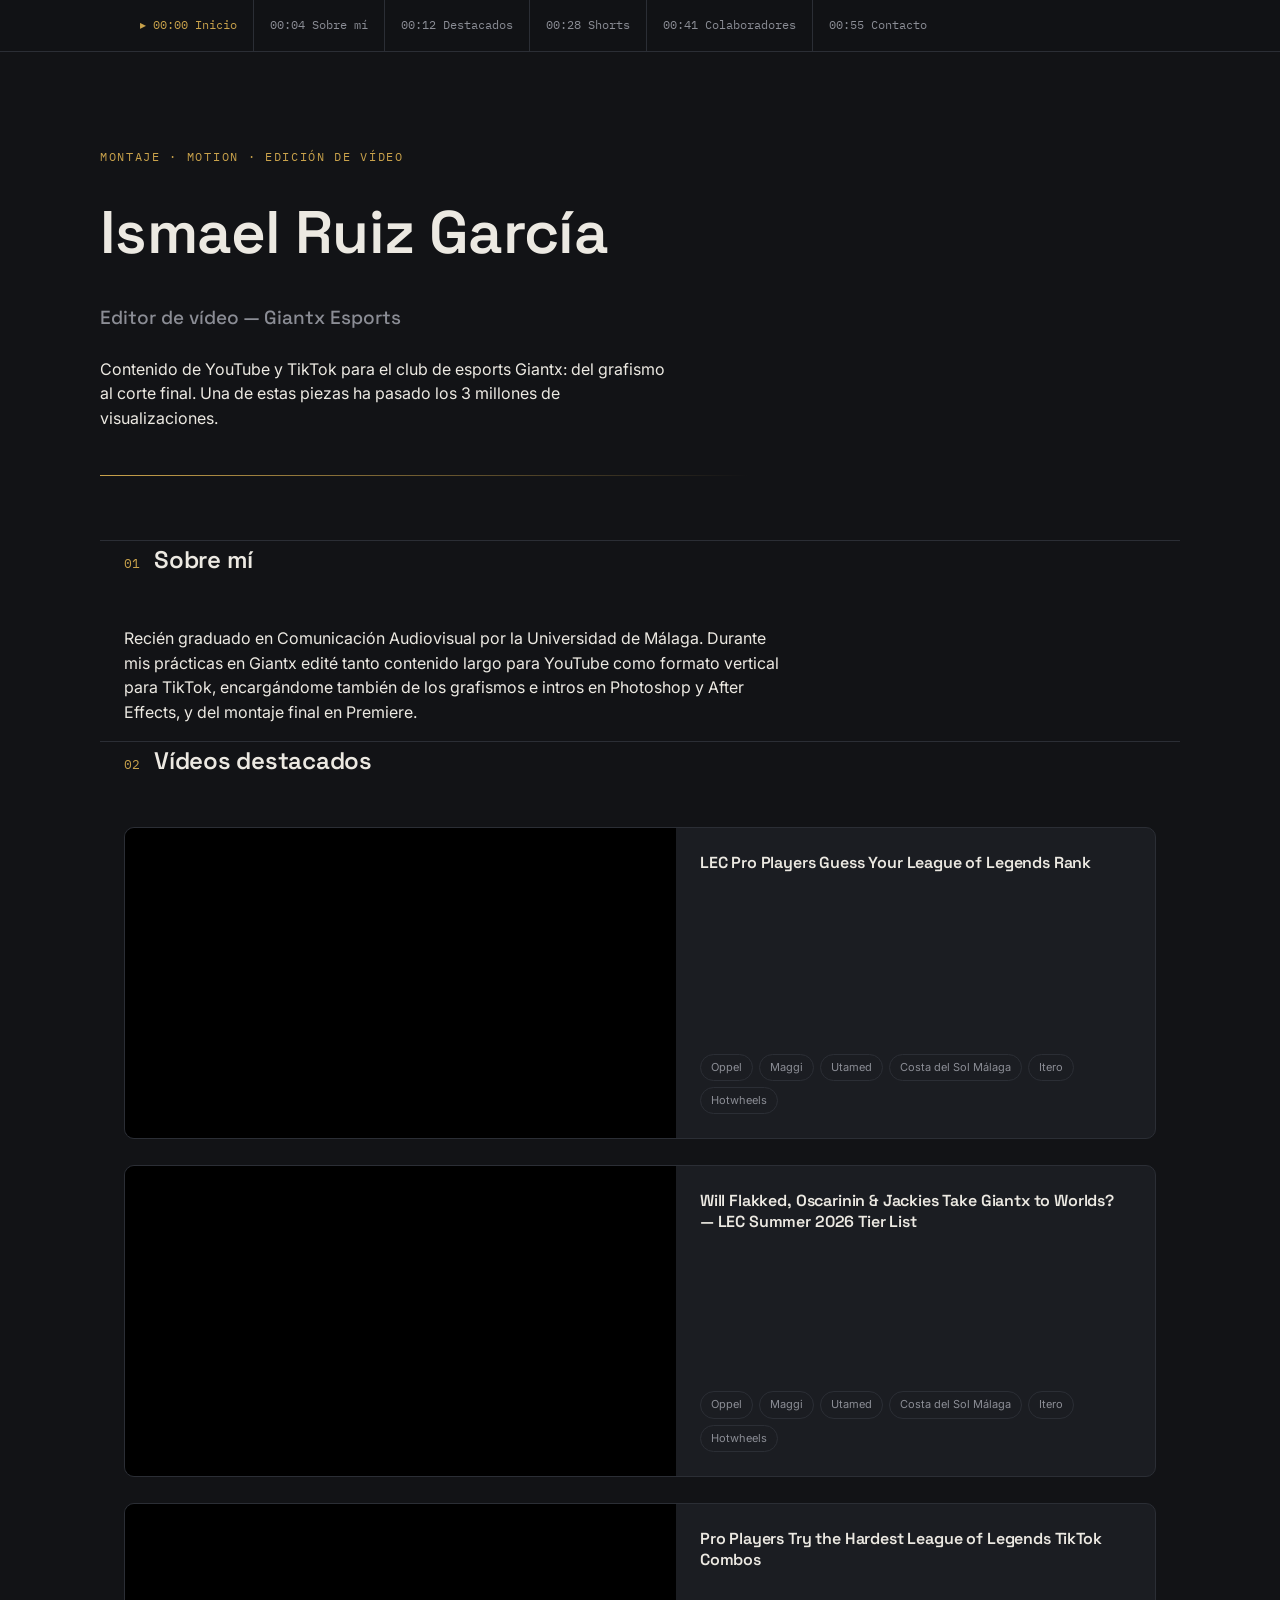
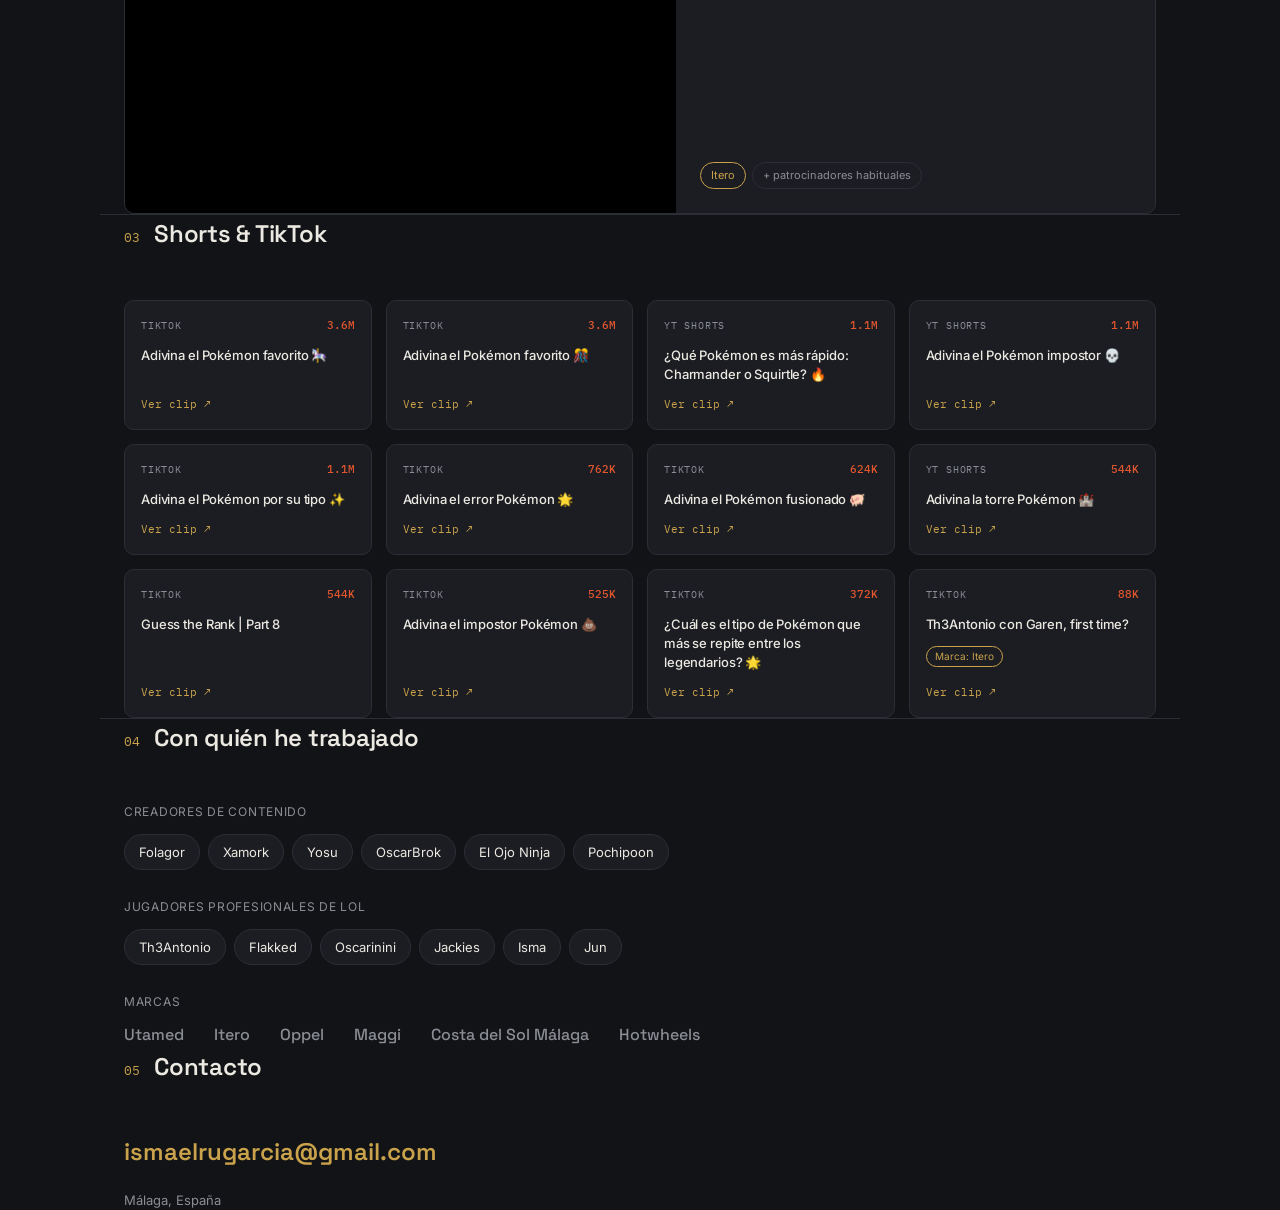
==== index.html @ 6323aaa6 "Add files via upload" ====
<!DOCTYPE html>
<html lang="es">
<head>
<meta charset="UTF-8">
<meta name="viewport" content="width=device-width, initial-scale=1.0">
<title>Ismael Ruiz García — Editor de vídeo</title>
<meta name="description" content="Portfolio de edición de vídeo de Ismael Ruiz García — contenido esports para Giantx en YouTube y TikTok.">
<link rel="preconnect" href="https://fonts.googleapis.com">
<link rel="preconnect" href="https://fonts.gstatic.com" crossorigin>
<link href="https://fonts.googleapis.com/css2?family=Space+Grotesk:wght@500;600;700&family=Inter:wght@400;500;600&family=IBM+Plex+Mono:wght@400;500&display=swap" rel="stylesheet">
<style>
  :root{
    --bg:#121316;
    --surface:#1b1d22;
    --line:#2b2e35;
    --text:#ece9e2;
    --text-dim:#8b8d95;
    --accent:#c9a24b;
    --accent-red:#e4572e;
    --radius:10px;
  }
  *{box-sizing:border-box;}
  html{scroll-behavior:smooth;}
  @media (prefers-reduced-motion: reduce){ html{scroll-behavior:auto;} *{animation:none !important; transition:none !important;} }

  body{margin:0; background:var(--bg); color:var(--text); font-family:'Inter', system-ui, sans-serif; line-height:1.55; -webkit-font-smoothing:antialiased;}
  h1,h2,h3,h4{font-family:'Space Grotesk', system-ui, sans-serif; margin:0 0 .4em; letter-spacing:-0.01em; font-weight:600;}
  .mono{font-family:'IBM Plex Mono', ui-monospace, SFMono-Regular, Menlo, monospace;}
  a{color:inherit;}
  :focus-visible{outline:2px solid var(--accent); outline-offset:3px;}
  ::selection{background:var(--accent); color:#121316;}

  .wrap{max-width:1080px; margin:0 auto; padding:0 24px;}

  .scrubber{position:sticky; top:0; z-index:10; background:rgba(18,19,22,.88); backdrop-filter:blur(8px); border-bottom:1px solid var(--line);}
  .scrubber .track{display:flex; align-items:center; gap:0; overflow-x:auto; scrollbar-width:none;}
  .scrubber .track::-webkit-scrollbar{display:none;}
  .scrubber a{font-size:12px; white-space:nowrap; color:var(--text-dim); text-decoration:none; padding:16px 16px; border-left:1px solid var(--line); transition:color .15s;}
  .scrubber a:first-child{border-left:none;}
  .scrubber a:hover{color:var(--text);}
  .scrubber a.active{color:var(--accent);}
  .scrubber a.active::before{content:'▸ '; }

  header.hero{padding:96px 0 64px; border-bottom:1px solid var(--line); position:relative;}
  .eyebrow{font-size:12px; letter-spacing:.14em; text-transform:uppercase; color:var(--accent); margin-bottom:20px;}
  h1{font-size:clamp(36px,6vw,60px);}
  .role{color:var(--text-dim); font-size:19px; margin-bottom:24px; font-family:'Space Grotesk'; font-weight:500;}
  .lede{max-width:580px; color:var(--text); font-size:16px;}
  .rule{height:1px; background:linear-gradient(90deg, var(--accent), transparent 60%); margin-top:44px;}

  section{padding:68px 0; border-bottom:1px solid var(--line);}
  section:last-of-type{border-bottom:none;}
  .kicker{display:flex; align-items:baseline; gap:14px; margin-bottom:38px;}
  .kicker .idx{color:var(--accent); font-size:13px;}
  .kicker h2{font-size:24px;}

  .about p{max-width:660px; color:var(--text); font-size:16px;}

  .featured-grid{display:grid; gap:26px;}
  .feature-card{background:var(--surface); border:1px solid var(--line); border-radius:var(--radius); overflow:hidden; display:grid; grid-template-columns:1fr;}
  @media(min-width:760px){ .feature-card{grid-template-columns:1.15fr 1fr;} }
  .feature-card .embed{position:relative; aspect-ratio:16/9; background:#000;}
  .feature-card .embed iframe{position:absolute; inset:0; width:100%; height:100%; border:0;}
  .feature-card .info{padding:24px; display:flex; flex-direction:column;}
  .feature-card h3{font-size:16px; margin-bottom:14px; line-height:1.35;}
  .chip-row{display:flex; flex-wrap:wrap; gap:6px; margin-top:auto;}
  .chip{font-size:11px; padding:4px 10px; border:1px solid var(--line); border-radius:100px; color:var(--text-dim);}
  .chip.main{color:var(--accent); border-color:var(--accent);}

  .shorts-grid{display:grid; grid-template-columns:repeat(auto-fill,minmax(230px,1fr)); gap:14px;}
  .short-card{background:var(--surface); border:1px solid var(--line); border-radius:var(--radius); padding:16px; display:flex; flex-direction:column; gap:12px; text-decoration:none; transition:border-color .15s, transform .15s;}
  .short-card:hover{border-color:var(--accent); transform:translateY(-2px);}
  .short-top{display:flex; justify-content:space-between; align-items:center;}
  .platform{font-size:10px; text-transform:uppercase; letter-spacing:.08em; color:var(--text-dim);}
  .views{font-size:11px; color:var(--accent-red); font-weight:500;}
  .short-card h4{font-size:13px; font-weight:500; margin:0; color:var(--text); line-height:1.45; font-family:'Inter';}
  .short-tag{align-self:flex-start; font-size:10px; color:var(--accent); border:1px solid var(--accent); border-radius:100px; padding:2px 8px;}
  .short-link{margin-top:auto; font-size:11px; color:var(--accent);}

  .tag-group{margin-bottom:28px;}
  .tag-group:last-child{margin-bottom:0;}
  .tag-group .label{font-size:12px; color:var(--text-dim); margin-bottom:12px; text-transform:uppercase; letter-spacing:.06em;}
  .tags{display:flex; flex-wrap:wrap; gap:8px;}
  .tag{font-size:13px; padding:7px 14px; background:var(--surface); border:1px solid var(--line); border-radius:100px;}

  .brands{display:flex; flex-wrap:wrap; gap:12px 30px;}
  .brands span{font-family:'Space Grotesk'; font-size:16px; color:var(--text-dim); font-weight:500;}

  footer{padding:64px 0 90px;}
  footer a.email{font-family:'Space Grotesk'; font-size:24px; color:var(--accent); text-decoration:none; font-weight:600;}
  footer .fine{color:var(--text-dim); font-size:13px; margin-top:20px;}
</style>
</head>
<body>

<nav class="scrubber"><div class="track mono wrap">
  <a href="#inicio">00:00 Inicio</a>
  <a href="#sobre-mi">00:04 Sobre mí</a>
  <a href="#destacados">00:12 Destacados</a>
  <a href="#shorts">00:28 Shorts</a>
  <a href="#colaboradores">00:41 Colaboradores</a>
  <a href="#contacto">00:55 Contacto</a>
</div></nav>

<header class="hero wrap" id="inicio">
  <div class="eyebrow mono">Montaje · Motion · Edición de vídeo</div>
  <h1>Ismael Ruiz García</h1>
  <div class="role">Editor de vídeo — Giantx Esports</div>
  <p class="lede">Contenido de YouTube y TikTok para el club de esports Giantx: del grafismo al corte final. Una de estas piezas ha pasado los 3 millones de visualizaciones.</p>
  <div class="rule"></div>
</header>

<section class="about wrap" id="sobre-mi">
  <div class="kicker"><span class="mono idx">01</span><h2>Sobre mí</h2></div>
  <p>Recién graduado en Comunicación Audiovisual por la Universidad de Málaga. Durante mis prácticas en Giantx edité tanto contenido largo para YouTube como formato vertical para TikTok, encargándome también de los grafismos e intros en Photoshop y After Effects, y del montaje final en Premiere.</p>
</section>

<section class="wrap" id="destacados">
  <div class="kicker"><span class="mono idx">02</span><h2>Vídeos destacados</h2></div>
  <div class="featured-grid">

    <article class="feature-card">
      <div class="embed"><iframe src="https://www.youtube.com/embed/CvJM4nI730c" title="LEC Pro Players Guess Your League of Legends Rank" allowfullscreen loading="lazy"></iframe></div>
      <div class="info">
        <h3>LEC Pro Players Guess Your League of Legends Rank</h3>
        <div class="chip-row">
          <span class="chip">Oppel</span><span class="chip">Maggi</span><span class="chip">Utamed</span><span class="chip">Costa del Sol Málaga</span><span class="chip">Itero</span><span class="chip">Hotwheels</span>
        </div>
      </div>
    </article>

    <article class="feature-card">
      <div class="embed"><iframe src="https://www.youtube.com/embed/H2o7BlmAhLQ" title="Will Flakked, Oscarinin & Jackies take Giantx to Worlds?" allowfullscreen loading="lazy"></iframe></div>
      <div class="info">
        <h3>Will Flakked, Oscarinin &amp; Jackies Take Giantx to Worlds? — LEC Summer 2026 Tier List</h3>
        <div class="chip-row">
          <span class="chip">Oppel</span><span class="chip">Maggi</span><span class="chip">Utamed</span><span class="chip">Costa del Sol Málaga</span><span class="chip">Itero</span><span class="chip">Hotwheels</span>
        </div>
      </div>
    </article>

    <article class="feature-card">
      <div class="embed"><iframe src="https://www.youtube.com/embed/bHtNO31n9Vk" title="Pro Players Try the Hardest League of Legends TikTok Combos" allowfullscreen loading="lazy"></iframe></div>
      <div class="info">
        <h3>Pro Players Try the Hardest League of Legends TikTok Combos</h3>
        <div class="chip-row"><span class="chip main">Itero</span><span class="chip">+ patrocinadores habituales</span></div>
      </div>
    </article>

  </div>
</section>

<section class="wrap" id="shorts">
  <div class="kicker"><span class="mono idx">03</span><h2>Shorts &amp; TikTok</h2></div>
  <div class="shorts-grid">

    <a class="short-card" href="https://www.tiktok.com/@giantxes/video/7656111890896145667?lang=es" target="_blank" rel="noopener">
      <div class="short-top"><span class="platform mono">TikTok</span><span class="views mono">3.6M</span></div>
      <h4>Adivina el Pokémon favorito 🎠</h4>
      <span class="short-link mono">Ver clip ↗</span>
    </a>

    <a class="short-card" href="https://www.tiktok.com/@giantxes/video/7653889803490069783?lang=es" target="_blank" rel="noopener">
      <div class="short-top"><span class="platform mono">TikTok</span><span class="views mono">3.6M</span></div>
      <h4>Adivina el Pokémon favorito 🎊</h4>
      <span class="short-link mono">Ver clip ↗</span>
    </a>

    <a class="short-card" href="https://www.youtube.com/shorts/FUOE5brqlLI" target="_blank" rel="noopener">
      <div class="short-top"><span class="platform mono">YT Shorts</span><span class="views mono">1.1M</span></div>
      <h4>¿Qué Pokémon es más rápido: Charmander o Squirtle? 🔥</h4>
      <span class="short-link mono">Ver clip ↗</span>
    </a>

    <a class="short-card" href="https://www.youtube.com/shorts/HyiCGyj5WbQ" target="_blank" rel="noopener">
      <div class="short-top"><span class="platform mono">YT Shorts</span><span class="views mono">1.1M</span></div>
      <h4>Adivina el Pokémon impostor 💀</h4>
      <span class="short-link mono">Ver clip ↗</span>
    </a>

    <a class="short-card" href="https://www.tiktok.com/@giantxes/video/7649428434011065622?lang=es" target="_blank" rel="noopener">
      <div class="short-top"><span class="platform mono">TikTok</span><span class="views mono">1.1M</span></div>
      <h4>Adivina el Pokémon por su tipo ✨️</h4>
      <span class="short-link mono">Ver clip ↗</span>
    </a>

    <a class="short-card" href="https://www.tiktok.com/@giantxes/video/7647194400560303382?lang=es" target="_blank" rel="noopener">
      <div class="short-top"><span class="platform mono">TikTok</span><span class="views mono">762K</span></div>
      <h4>Adivina el error Pokémon 🌟</h4>
      <span class="short-link mono">Ver clip ↗</span>
    </a>

    <a class="short-card" href="https://www.tiktok.com/@giantxes/video/7641246221037800726?lang=es" target="_blank" rel="noopener">
      <div class="short-top"><span class="platform mono">TikTok</span><span class="views mono">624K</span></div>
      <h4>Adivina el Pokémon fusionado 🐖</h4>
      <span class="short-link mono">Ver clip ↗</span>
    </a>

    <a class="short-card" href="https://www.youtube.com/shorts/RfSWuwTfBr8" target="_blank" rel="noopener">
      <div class="short-top"><span class="platform mono">YT Shorts</span><span class="views mono">544K</span></div>
      <h4>Adivina la torre Pokémon 🏰</h4>
      <span class="short-link mono">Ver clip ↗</span>
    </a>

    <a class="short-card" href="https://www.tiktok.com/@giantxleague/video/7639755588884319520?lang=es" target="_blank" rel="noopener">
      <div class="short-top"><span class="platform mono">TikTok</span><span class="views mono">544K</span></div>
      <h4>Guess the Rank | Part 8</h4>
      <span class="short-link mono">Ver clip ↗</span>
    </a>

    <a class="short-card" href="https://www.tiktok.com/@giantxes/video/7651277490605870358?lang=es" target="_blank" rel="noopener">
      <div class="short-top"><span class="platform mono">TikTok</span><span class="views mono">525K</span></div>
      <h4>Adivina el impostor Pokémon 💩</h4>
      <span class="short-link mono">Ver clip ↗</span>
    </a>

    <a class="short-card" href="https://www.tiktok.com/@giantxes/video/7643503561778810134?lang=es" target="_blank" rel="noopener">
      <div class="short-top"><span class="platform mono">TikTok</span><span class="views mono">372K</span></div>
      <h4>¿Cuál es el tipo de Pokémon que más se repite entre los legendarios? 🌟</h4>
      <span class="short-link mono">Ver clip ↗</span>
    </a>

    <a class="short-card" href="https://www.tiktok.com/@giantx_itero/video/7670849044511460641" target="_blank" rel="noopener">
      <div class="short-top"><span class="platform mono">TikTok</span><span class="views mono">88K</span></div>
      <h4>Th3Antonio con Garen, first time?</h4>
      <span class="short-tag">Marca: Itero</span>
      <span class="short-link mono">Ver clip ↗</span>
    </a>

  </div>
</section>

<section class="wrap" id="colaboradores">
  <div class="kicker"><span class="mono idx">04</span><h2>Con quién he trabajado</h2></div>

  <div class="tag-group">
    <div class="label">Creadores de contenido</div>
    <div class="tags">
      <span class="tag">Folagor</span><span class="tag">Xamork</span><span class="tag">Yosu</span><span class="tag">OscarBrok</span><span class="tag">El Ojo Ninja</span><span class="tag">Pochipoon</span>
    </div>
  </div>

  <div class="tag-group">
    <div class="label">Jugadores profesionales de LoL</div>
    <div class="tags">
      <span class="tag">Th3Antonio</span><span class="tag">Flakked</span><span class="tag">Oscarinini</span><span class="tag">Jackies</span><span class="tag">Isma</span><span class="tag">Jun</span>
    </div>
  </div>

  <div class="tag-group">
    <div class="label">Marcas</div>
    <div class="brands">
      <span>Utamed</span><span>Itero</span><span>Oppel</span><span>Maggi</span><span>Costa del Sol Málaga</span><span>Hotwheels</span>
    </div>
  </div>
</section>

<footer class="wrap" id="contacto">
  <div class="kicker"><span class="mono idx">05</span><h2>Contacto</h2></div>
  <a class="email" href="mailto:ismaelrugarcia@gmail.com">ismaelrugarcia@gmail.com</a>
  <div class="fine">Málaga, España</div>
</footer>

<script>
  var links = Array.prototype.slice.call(document.querySelectorAll('.scrubber a'));
  var sections = links.map(function(a){ return document.querySelector(a.getAttribute('href')); });
  if ('IntersectionObserver' in window) {
    var io = new IntersectionObserver(function(entries){
      entries.forEach(function(entry){
        if (entry.isIntersecting) {
          links.forEach(function(l){ l.classList.remove('active'); });
          var active = document.querySelector('.scrubber a[href="#' + entry.target.id + '"]');
          if (active) active.classList.add('active');
        }
      });
    }, { rootMargin: '-40% 0px -55% 0px' });
    sections.forEach(function(s){ if (s) io.observe(s); });
  }
</script>

</body>
</html>
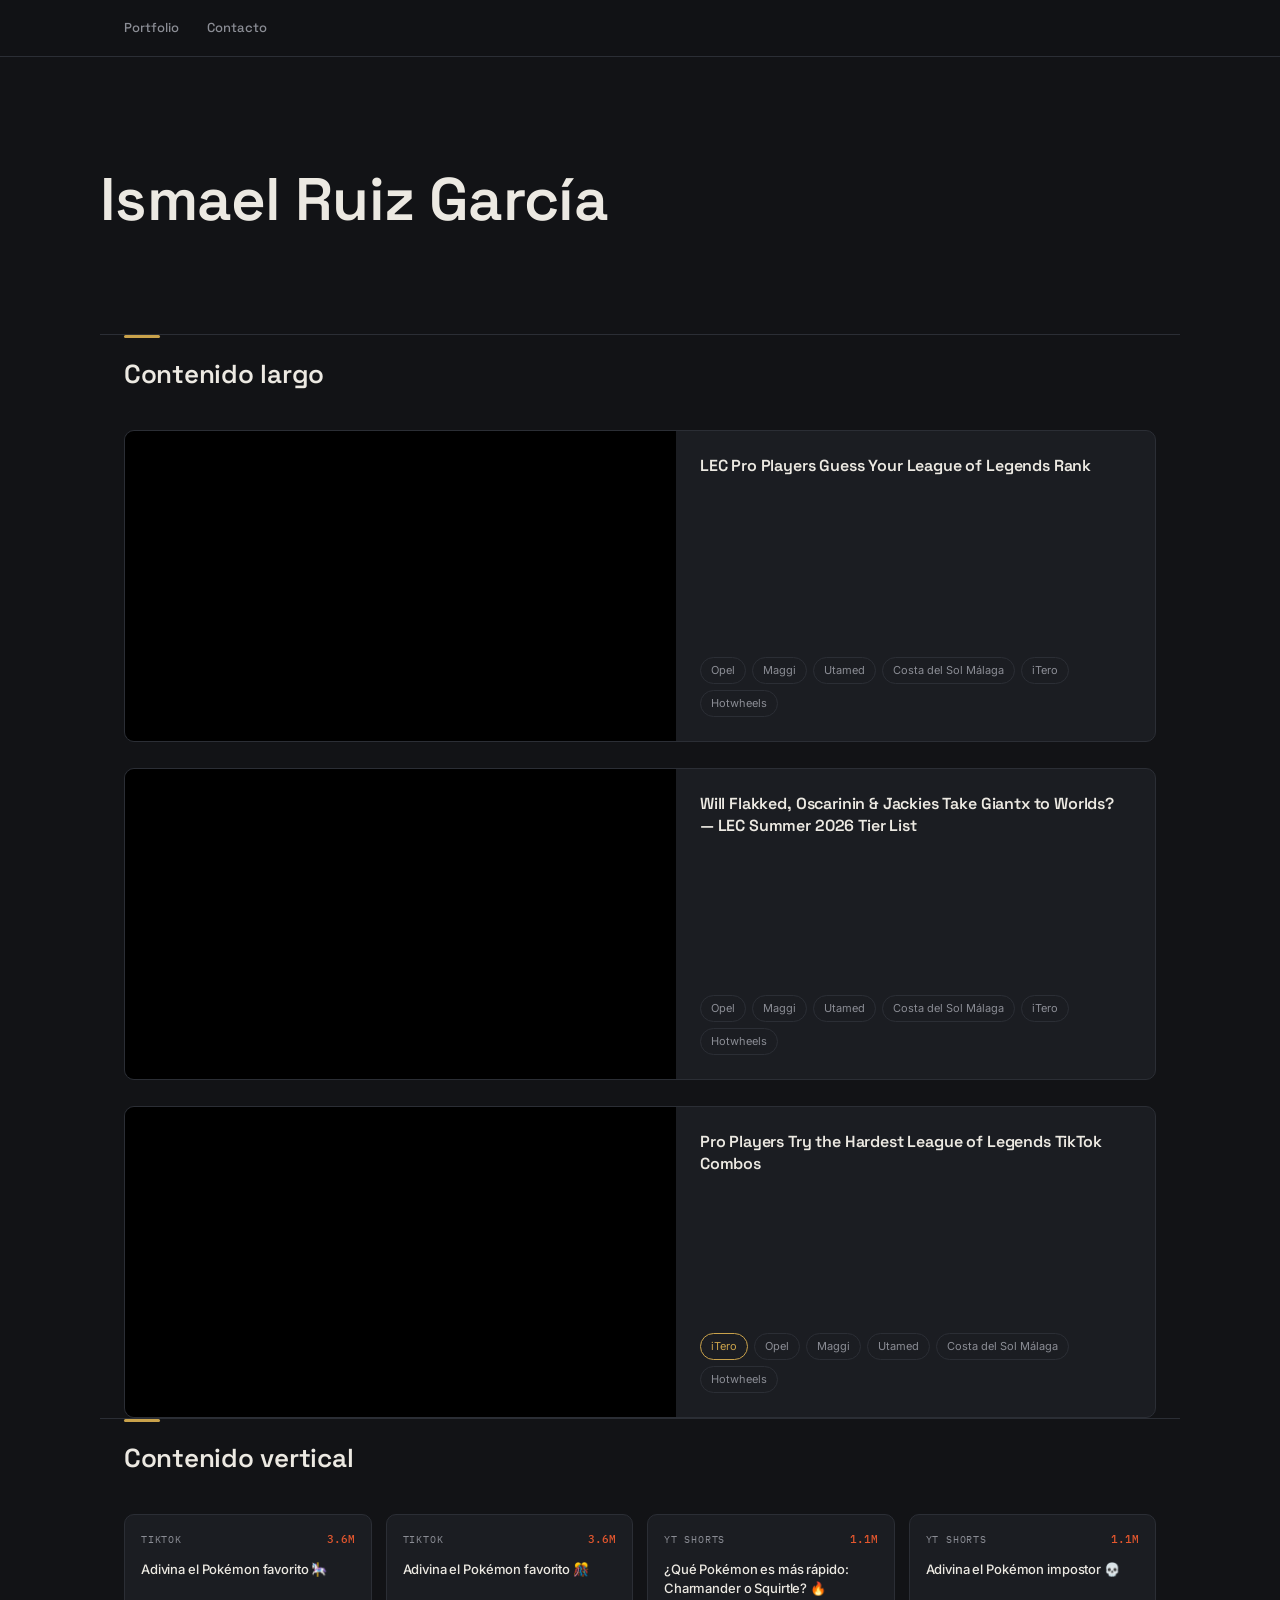
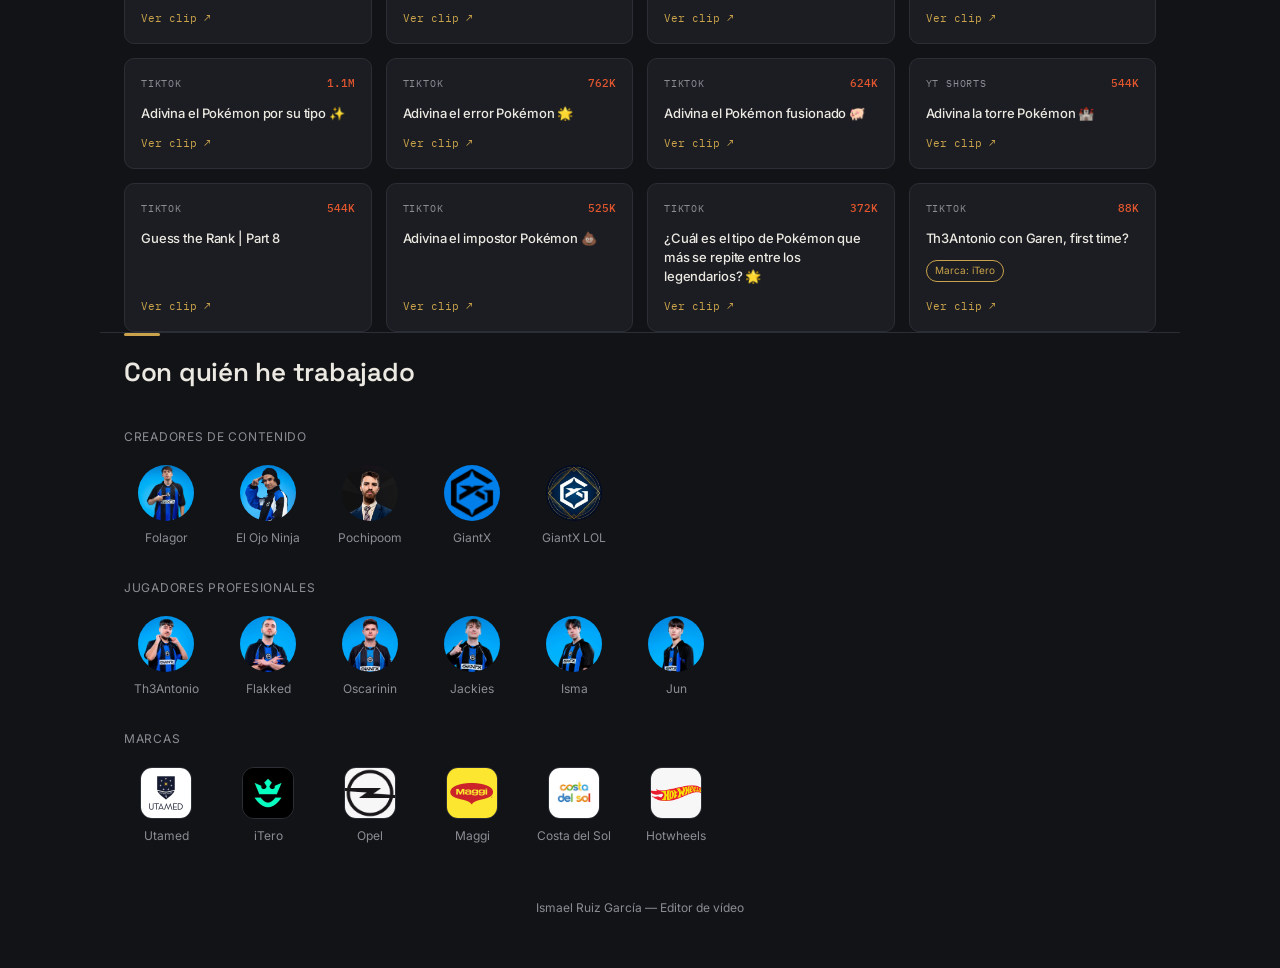
==== commit 6c917d99: "Add files via upload" ====
--- a/index.html
+++ b/index.html
@@ -32,29 +32,24 @@
 
   .wrap{max-width:1080px; margin:0 auto; padding:0 24px;}
 
-  .scrubber{position:sticky; top:0; z-index:10; background:rgba(18,19,22,.88); backdrop-filter:blur(8px); border-bottom:1px solid var(--line);}
-  .scrubber .track{display:flex; align-items:center; gap:0; overflow-x:auto; scrollbar-width:none;}
+  .scrubber{position:sticky; top:0; z-index:10; background:rgba(18,19,22,.9); backdrop-filter:blur(8px); border-bottom:1px solid var(--line);}
+  .scrubber .track{display:flex; align-items:center; gap:28px; overflow-x:auto; scrollbar-width:none; padding:18px 24px;}
   .scrubber .track::-webkit-scrollbar{display:none;}
-  .scrubber a{font-size:12px; white-space:nowrap; color:var(--text-dim); text-decoration:none; padding:16px 16px; border-left:1px solid var(--line); transition:color .15s;}
-  .scrubber a:first-child{border-left:none;}
+  .scrubber a{font-size:13px; white-space:nowrap; color:var(--text-dim); text-decoration:none; font-family:'Space Grotesk'; font-weight:500; transition:color .15s;}
   .scrubber a:hover{color:var(--text);}
   .scrubber a.active{color:var(--accent);}
-  .scrubber a.active::before{content:'▸ '; }
 
   header.hero{padding:96px 0 64px; border-bottom:1px solid var(--line); position:relative;}
   .eyebrow{font-size:12px; letter-spacing:.14em; text-transform:uppercase; color:var(--accent); margin-bottom:20px;}
   h1{font-size:clamp(36px,6vw,60px);}
   .role{color:var(--text-dim); font-size:19px; margin-bottom:24px; font-family:'Space Grotesk'; font-weight:500;}
   .lede{max-width:580px; color:var(--text); font-size:16px;}
-  .rule{height:1px; background:linear-gradient(90deg, var(--accent), transparent 60%); margin-top:44px;}
 
   section{padding:68px 0; border-bottom:1px solid var(--line);}
   section:last-of-type{border-bottom:none;}
-  .kicker{display:flex; align-items:baseline; gap:14px; margin-bottom:38px;}
-  .kicker .idx{color:var(--accent); font-size:13px;}
-  .kicker h2{font-size:24px;}
-
-  .about p{max-width:660px; color:var(--text); font-size:16px;}
+  .section-head{margin-bottom:36px;}
+  .section-head .bar{width:36px; height:3px; background:var(--accent); margin-bottom:16px; border-radius:2px;}
+  .section-head h2{font-size:26px;}
 
   .featured-grid{display:grid; gap:26px;}
   .feature-card{background:var(--surface); border:1px solid var(--line); border-radius:var(--radius); overflow:hidden; display:grid; grid-template-columns:1fr;}
@@ -77,46 +72,39 @@
   .short-tag{align-self:flex-start; font-size:10px; color:var(--accent); border:1px solid var(--accent); border-radius:100px; padding:2px 8px;}
   .short-link{margin-top:auto; font-size:11px; color:var(--accent);}
 
-  .tag-group{margin-bottom:28px;}
+  .tag-group{margin-bottom:34px;}
   .tag-group:last-child{margin-bottom:0;}
-  .tag-group .label{font-size:12px; color:var(--text-dim); margin-bottom:12px; text-transform:uppercase; letter-spacing:.06em;}
-  .tags{display:flex; flex-wrap:wrap; gap:8px;}
-  .tag{font-size:13px; padding:7px 14px; background:var(--surface); border:1px solid var(--line); border-radius:100px;}
-
-  .brands{display:flex; flex-wrap:wrap; gap:12px 30px;}
-  .brands span{font-family:'Space Grotesk'; font-size:16px; color:var(--text-dim); font-weight:500;}
-
-  footer{padding:64px 0 90px;}
-  footer a.email{font-family:'Space Grotesk'; font-size:24px; color:var(--accent); text-decoration:none; font-weight:600;}
-  footer .fine{color:var(--text-dim); font-size:13px; margin-top:20px;}
+  .tag-group .label{font-size:12px; color:var(--text-dim); margin-bottom:18px; text-transform:uppercase; letter-spacing:.06em;}
+
+  .people-grid, .brand-grid{display:flex; flex-wrap:wrap; gap:22px 18px;}
+  .person, .brand{display:flex; flex-direction:column; align-items:center; gap:9px; width:84px; text-align:center;}
+  .avatar{width:56px; height:56px; border-radius:50%; display:flex; align-items:center; justify-content:center; font-family:'Space Grotesk'; font-weight:600; font-size:14px; color:#15161a;}
+  .avatar img{width:100%; height:100%; object-fit:cover; border-radius:50%; display:block;}
+  .person{text-decoration:none; color:inherit;}
+  .brand .mark{width:52px; height:52px; border-radius:12px; display:flex; align-items:center; justify-content:center; font-family:'Space Grotesk'; font-weight:600; font-size:13px; border:1px solid var(--line); color:var(--text); background:var(--surface);}
+  .brand .mark{overflow:hidden;}
+  .brand .mark img{width:100%; height:100%; object-fit:cover; display:block;}
+  .person span, .brand span{font-size:12px; color:var(--text-dim); line-height:1.3;}
+
+  footer.end{padding:50px 0; text-align:center;}
+  footer.end span{font-size:12px; color:var(--text-dim);}
 </style>
 </head>
 <body>
 
-<nav class="scrubber"><div class="track mono wrap">
-  <a href="#inicio">00:00 Inicio</a>
-  <a href="#sobre-mi">00:04 Sobre mí</a>
-  <a href="#destacados">00:12 Destacados</a>
-  <a href="#shorts">00:28 Shorts</a>
-  <a href="#colaboradores">00:41 Colaboradores</a>
-  <a href="#contacto">00:55 Contacto</a>
+<nav class="scrubber"><div class="track wrap">
+  <a href="#inicio">Portfolio</a>
+    <a href="contacto.html">Contacto</a>
 </div></nav>
 
 <header class="hero wrap" id="inicio">
-  <div class="eyebrow mono">Montaje · Motion · Edición de vídeo</div>
   <h1>Ismael Ruiz García</h1>
-  <div class="role">Editor de vídeo — Giantx Esports</div>
-  <p class="lede">Contenido de YouTube y TikTok para el club de esports Giantx: del grafismo al corte final. Una de estas piezas ha pasado los 3 millones de visualizaciones.</p>
-  <div class="rule"></div>
+
+  
 </header>
 
-<section class="about wrap" id="sobre-mi">
-  <div class="kicker"><span class="mono idx">01</span><h2>Sobre mí</h2></div>
-  <p>Recién graduado en Comunicación Audiovisual por la Universidad de Málaga. Durante mis prácticas en Giantx edité tanto contenido largo para YouTube como formato vertical para TikTok, encargándome también de los grafismos e intros en Photoshop y After Effects, y del montaje final en Premiere.</p>
-</section>
-
 <section class="wrap" id="destacados">
-  <div class="kicker"><span class="mono idx">02</span><h2>Vídeos destacados</h2></div>
+  <div class="section-head"><div class="bar"></div><h2>Contenido largo</h2></div>
   <div class="featured-grid">
 
     <article class="feature-card">
@@ -124,7 +112,7 @@
       <div class="info">
         <h3>LEC Pro Players Guess Your League of Legends Rank</h3>
         <div class="chip-row">
-          <span class="chip">Oppel</span><span class="chip">Maggi</span><span class="chip">Utamed</span><span class="chip">Costa del Sol Málaga</span><span class="chip">Itero</span><span class="chip">Hotwheels</span>
+          <span class="chip">Opel</span><span class="chip">Maggi</span><span class="chip">Utamed</span><span class="chip">Costa del Sol Málaga</span><span class="chip">iTero</span><span class="chip">Hotwheels</span>
         </div>
       </div>
     </article>
@@ -134,7 +122,7 @@
       <div class="info">
         <h3>Will Flakked, Oscarinin &amp; Jackies Take Giantx to Worlds? — LEC Summer 2026 Tier List</h3>
         <div class="chip-row">
-          <span class="chip">Oppel</span><span class="chip">Maggi</span><span class="chip">Utamed</span><span class="chip">Costa del Sol Málaga</span><span class="chip">Itero</span><span class="chip">Hotwheels</span>
+          <span class="chip">Opel</span><span class="chip">Maggi</span><span class="chip">Utamed</span><span class="chip">Costa del Sol Málaga</span><span class="chip">iTero</span><span class="chip">Hotwheels</span>
         </div>
       </div>
     </article>
@@ -143,7 +131,7 @@
       <div class="embed"><iframe src="https://www.youtube.com/embed/bHtNO31n9Vk" title="Pro Players Try the Hardest League of Legends TikTok Combos" allowfullscreen loading="lazy"></iframe></div>
       <div class="info">
         <h3>Pro Players Try the Hardest League of Legends TikTok Combos</h3>
-        <div class="chip-row"><span class="chip main">Itero</span><span class="chip">+ patrocinadores habituales</span></div>
+        <div class="chip-row"><span class="chip main">iTero</span><span class="chip">Opel</span><span class="chip">Maggi</span><span class="chip">Utamed</span><span class="chip">Costa del Sol Málaga</span><span  class="chip">Hotwheels</span>
       </div>
     </article>
 
@@ -151,7 +139,7 @@
 </section>
 
 <section class="wrap" id="shorts">
-  <div class="kicker"><span class="mono idx">03</span><h2>Shorts &amp; TikTok</h2></div>
+  <div class="section-head"><div class="bar"></div><h2>Contenido vertical</h2></div>
   <div class="shorts-grid">
 
     <a class="short-card" href="https://www.tiktok.com/@giantxes/video/7656111890896145667?lang=es" target="_blank" rel="noopener">
@@ -223,7 +211,7 @@
     <a class="short-card" href="https://www.tiktok.com/@giantx_itero/video/7670849044511460641" target="_blank" rel="noopener">
       <div class="short-top"><span class="platform mono">TikTok</span><span class="views mono">88K</span></div>
       <h4>Th3Antonio con Garen, first time?</h4>
-      <span class="short-tag">Marca: Itero</span>
+      <span class="short-tag">Marca: iTero</span>
       <span class="short-link mono">Ver clip ↗</span>
     </a>
 
@@ -231,35 +219,78 @@
 </section>
 
 <section class="wrap" id="colaboradores">
-  <div class="kicker"><span class="mono idx">04</span><h2>Con quién he trabajado</h2></div>
+  <div class="section-head"><div class="bar"></div><h2>Con quién he trabajado</h2></div>
 
   <div class="tag-group">
     <div class="label">Creadores de contenido</div>
-    <div class="tags">
-      <span class="tag">Folagor</span><span class="tag">Xamork</span><span class="tag">Yosu</span><span class="tag">OscarBrok</span><span class="tag">El Ojo Ninja</span><span class="tag">Pochipoon</span>
+    <div class="people-grid">
+      <a class="person" href="https://www.youtube.com/@Folagor03" target="_blank" rel="noopener">
+        <div class="avatar"><img src="Folagor.jpeg" alt="Folagor"></div>
+        <span>Folagor</span>
+      </a>
+      <a class="person" href="https://www.youtube.com/@ElOjoNinja" target="_blank" rel="noopener">
+        <div class="avatar"><img src="ElOjoNinja.jpeg" alt="El Ojo Ninja"></div>
+        <span>El Ojo Ninja</span>
+      </a>
+      <a class="person" href="https://www.youtube.com/@PochiPoomLOL" target="_blank" rel="noopener">
+        <div class="avatar"><img src="Pochipoom.jpeg" alt="Pochipoom"></div>
+        <span>Pochipoom</span>
+      </a>
+      <a class="person" href="https://www.youtube.com/@GIANTXES" target="_blank" rel="noopener">
+        <div class="avatar"><img src="GiantX.jpeg" alt="GiantX"></div>
+        <span>GiantX</span>
+      </a>
+      <a class="person" href="https://www.youtube.com/@GIANTXLOL" target="_blank" rel="noopener">
+        <div class="avatar"><img src="GiantX LOL.jpeg" alt="GiantX LOL"></div>
+        <span>GiantX LOL</span>
+      </a>
     </div>
   </div>
 
   <div class="tag-group">
-    <div class="label">Jugadores profesionales de LoL</div>
-    <div class="tags">
-      <span class="tag">Th3Antonio</span><span class="tag">Flakked</span><span class="tag">Oscarinini</span><span class="tag">Jackies</span><span class="tag">Isma</span><span class="tag">Jun</span>
+    <div class="label">Jugadores profesionales</div>
+    <div class="people-grid">
+      <a class="person" href="https://www.youtube.com/@Th3Antonio" target="_blank" rel="noopener">
+        <div class="avatar"><img src="Th3Antonio.jpeg" alt="Th3Antonio"></div>
+        <span>Th3Antonio</span>
+      </a>
+      <a class="person" href="https://www.youtube.com/@flakkedlol" target="_blank" rel="noopener">
+        <div class="avatar"><img src="Flakked.jpeg" alt="Flakked"></div>
+        <span>Flakked</span>
+      </a>
+      <div class="person">
+        <div class="avatar"><img src="Oscarinin.jpeg" alt="Oscarinin"></div>
+        <span>Oscarinin</span>
+      </div>
+      <div class="person">
+        <div class="avatar"><img src="Jackies.jpeg" alt="Jackies"></div>
+        <span>Jackies</span>
+      </div>
+      <div class="person">
+        <div class="avatar"><img src="Isma.jpeg" alt="Isma"></div>
+        <span>Isma</span>
+      </div>
+      <div class="person">
+        <div class="avatar"><img src="Jun.jpeg" alt="Jun"></div>
+        <span>Jun</span>
+      </div>
     </div>
   </div>
 
   <div class="tag-group">
     <div class="label">Marcas</div>
-    <div class="brands">
-      <span>Utamed</span><span>Itero</span><span>Oppel</span><span>Maggi</span><span>Costa del Sol Málaga</span><span>Hotwheels</span>
+    <div class="brand-grid">
+      <div class="brand"><div class="mark"><img src="Utamed.jpeg" alt="Utamed"></div><span>Utamed</span></div>
+      <div class="brand"><div class="mark"><img src="iTero.jpeg" alt="Itero"></div><span>iTero</span></div>
+      <div class="brand"><div class="mark"><img src="Opel.jpeg" alt="Opel"></div><span>Opel</span></div>
+      <div class="brand"><div class="mark"><img src="Maggi.jpeg" alt="Maggi"></div><span>Maggi</span></div>
+      <div class="brand"><div class="mark"><img src="Costa del Sol.jpeg" alt="Costa del Sol"></div><span>Costa del Sol</span></div>
+      <div class="brand"><div class="mark"><img src="Hotwheels.jpeg" alt="Hotwheels"></div><span>Hotwheels</span></div>
     </div>
   </div>
 </section>
 
-<footer class="wrap" id="contacto">
-  <div class="kicker"><span class="mono idx">05</span><h2>Contacto</h2></div>
-  <a class="email" href="mailto:ismaelrugarcia@gmail.com">ismaelrugarcia@gmail.com</a>
-  <div class="fine">Málaga, España</div>
-</footer>
+<footer class="end wrap"><span>Ismael Ruiz García — Editor de vídeo</span></footer>
 
 <script>
   var links = Array.prototype.slice.call(document.querySelectorAll('.scrubber a'));
